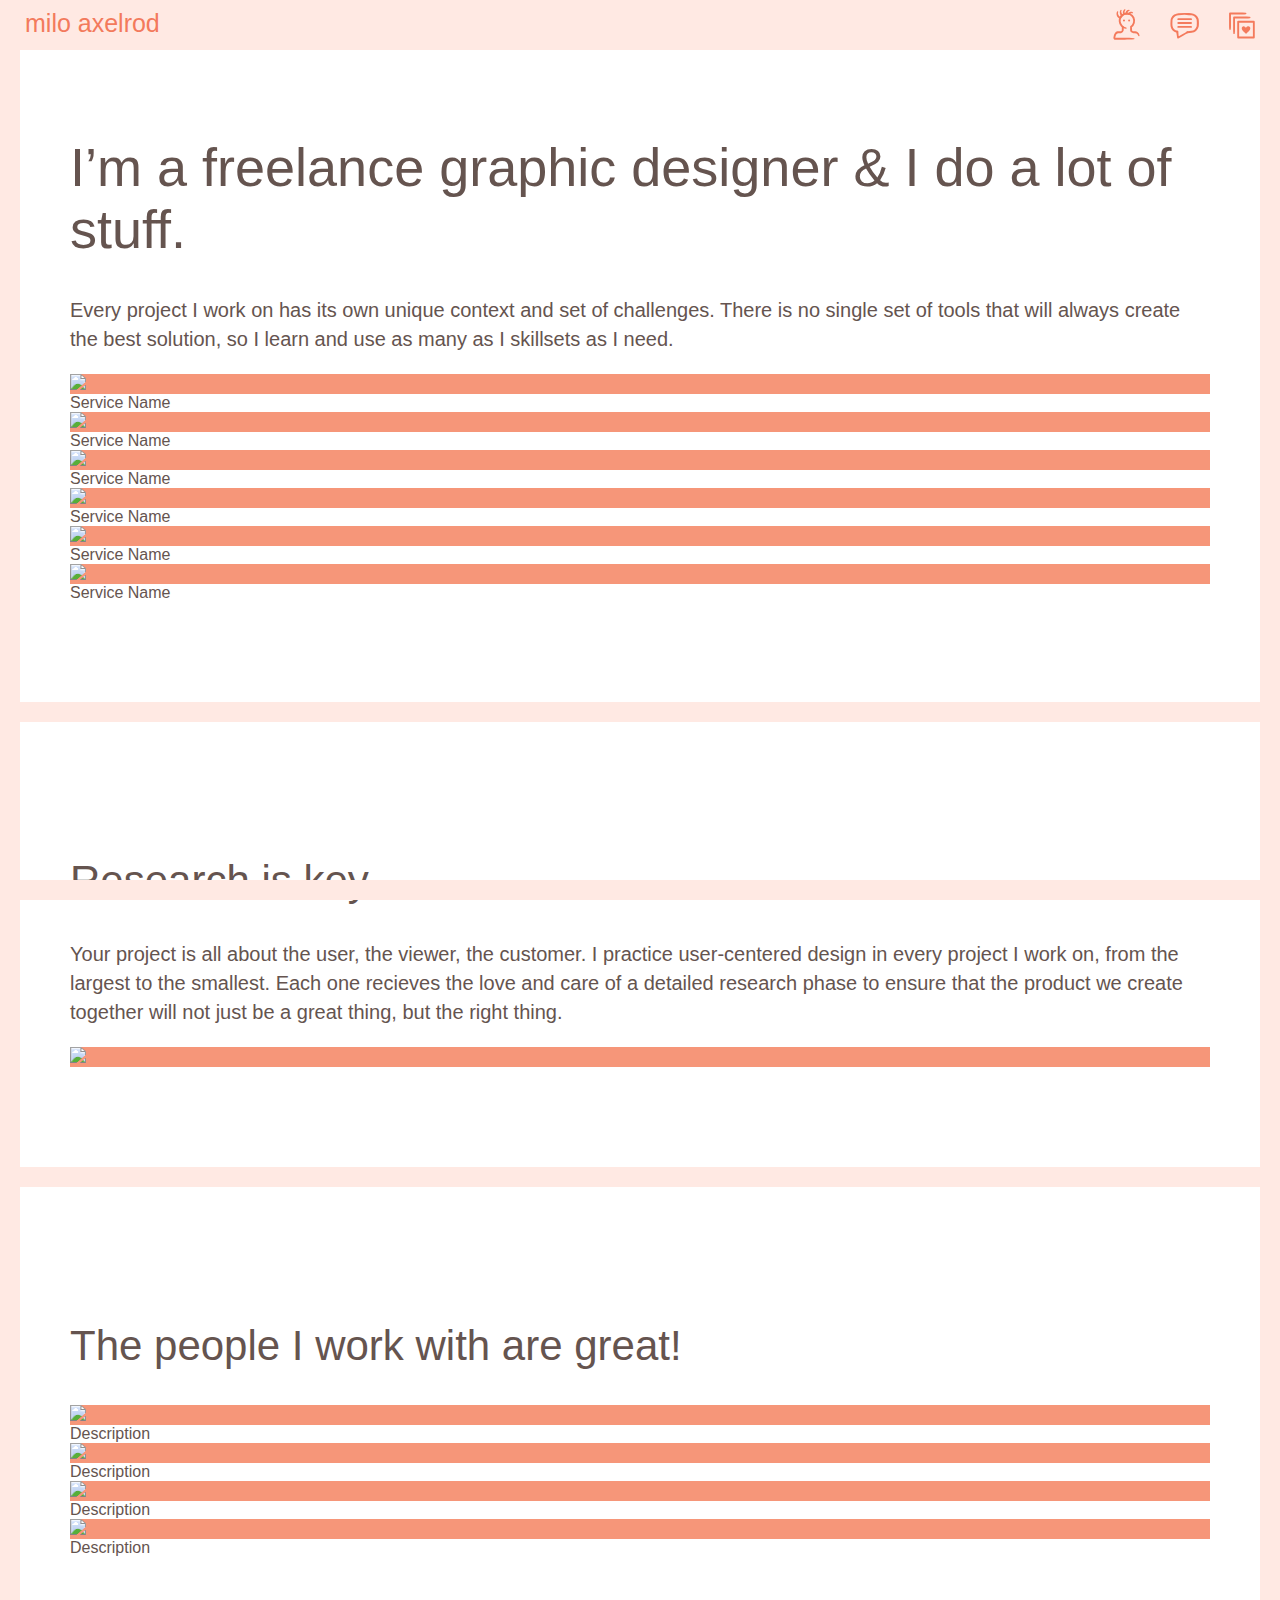
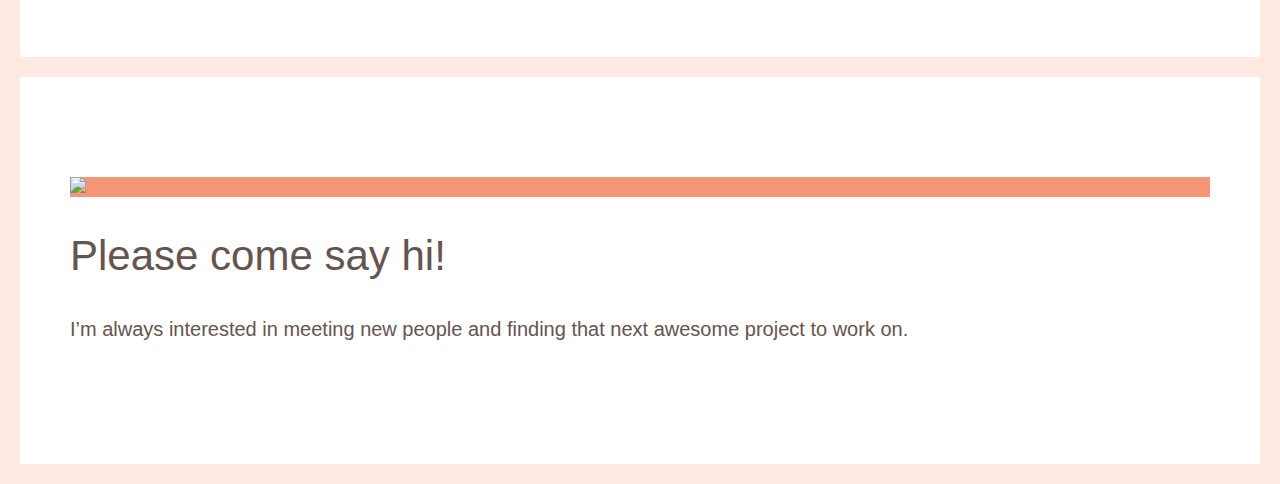
==== index.html @ f8822c4f "Updating with existing stuff" ====
<!DOCTYPE html>
<html>
  <head>
    <meta charset="UTF-8"> 

    <meta name="viewport" content="width=device-width, initial-scale=1">
    <title>milo axelrod</title>
    <link rel='stylesheet' href='//fonts.googleapis.com/css?family=font1|font2|etc' type='text/css'>
    <link rel="stylesheet" href="css/style.css" type="text/css">
    <link rel="icon" href="favicon.ico" type="image/x-icon" />
    
    <script src="https://ajax.googleapis.com/ajax/libs/jquery/3.1.1/jquery.min.js"></script>
      
    <script src="https://use.typekit.net/fle5loy.js"></script>
    <script>try{Typekit.load({ async: true });}catch(e){}</script>

</head>
<body>
  
  <div class="nav">
    <div class="name">milo axelrod</div>
   
    <div class="icons">
      <a href="#" class="nav-icon"><img src="/img/projects.svg" /></a>
      <a href="#" class="nav-icon"><img src="/img/blog.svg" /></a>
      <a href="#" class="nav-icon"><img src="/img/profile.svg" /></a>
    </div>
    
    <div class="sidebar"></div>
  </div>
  <div class="bottom-line"></div>
  
  <div class="page">
  <div class="section">
    <h1>
      I’m a freelance graphic designer &amp; I do a lot of stuff.
    </h1>
    <p>
      Every project I work on has its own unique context and set of challenges. There is no single set of tools that will always create the best solution, so I learn and use as many as I skillsets as I need.
    </p>
    <div class="services">
      <div class="service">
        <div class="image"><img src="#" /></div>
        <div class="service-name">
          Service Name
        </div>
      </div>
      <div class="service">
        <div class="image"><img src="#" /></div>
        <div class="service-name">
          Service Name
        </div>
      </div>
      <div class="service">
        <div class="image"><img src="#" /></div>
        <div class="service-name">
          Service Name
        </div>
      </div>
      <div class="service">
        <div class="image"><img src="#" /></div>
        <div class="service-name">
          Service Name
        </div>
      </div>
      <div class="service">
        <div class="image"><img src="#" /></div>
        <div class="service-name">
          Service Name
        </div>
      </div>
      <div class="service">
        <div class="image"><img src="#" /></div>
        <div class="service-name">
          Service Name
        </div>
      </div>
    </div>
  </div>
  
  <div class="section">
    <div class="section-content">
      <h2>Research is key.</h2>
      <p>Your project is all about the user, the viewer, the customer. I practice user-centered design in every project I work on, from the largest to the smallest. Each one recieves the love and care of a detailed research phase to ensure that the product we create together will not just be a great thing, but the right thing.</p>
    </div>
    <div class="image"><img src="#" /></div>
  </div>
  
  <div class="section">
    <h2>
      The people I work with are great!
    </h2>
    <div class="clients">
      <div class="client">
        <div class="image"><img src="#" /></div>
        <div class="descript">
          Description
        </div>
      </div>
      
      <div class="client">
        <div class="image"><img src="#" /></div>
        <div class="descript">
          Description
        </div>
      </div>
      
      <div class="client">
        <div class="image"><img src="#" /></div>
        <div class="descript">
          Description
        </div>
      </div>
      
      <div class="client">
        <div class="image"><img src="#" /></div>
        <div class="descript">
          Description
        </div>
      </div>
    </div>
  </div>
  
  <div class="section last">
    <div class="image"><img src="#" /></div>
      <div class="section-content">
        <h2>
          Please come say hi!
        </h2>
        <p>
          I’m always interested in meeting new people and finding that next awesome project to work on. 
        </p>
    </div>
  </div>
  </div>
  
</body>
</html>
---- css/style.css ----
body {
  width: 100%;
  margin: 0;
  font-family: "museo-sans-rounded", Verdana, Geneva, sans-serif;
  color: #65544F; }

.nav {
  width: 100%;
  height: 50px;
  background-color: #FFE9E3;
  color: #F37A5C;
  padding: 0 0px;
  z-index: 3;
  position: fixed;
  top: 0; }
  .nav .name {
    font-size: 25px;
    margin: 9px 0 0 25px;
    float: left; }
  .nav .icons {
    margin: 9px 25px 0 0; }
    .nav .icons a {
      margin-left: 30px;
      height: 31px;
      float: right; }
      .nav .icons a img {
        height: 31px;
        display: block; }

.bottom-line {
  background-color: #FFE9E3;
  height: 20px;
  width: 100%;
  z-index: 3;
  bottom: 0;
  position: fixed; }

.page {
  border: 20px solid #FFE9E3;
  border-top: 0 solid;
  margin: 0;
  width: auto; }
  .page .section {
    border-bottom: 20px solid #FFE9E3;
    padding: 100px 50px; }
    .page .section .image {
      background-color: #F69679; }
  .page .last {
    border-bottom: 0 solid; }

h1 {
  font-weight: 300;
  font-size: 54px; }

h2 {
  font-weight: 300;
  font-size: 42px; }

p {
  font-weight: 500;
  font-size: 20px;
  line-height: 29px; }

/*# sourceMappingURL=style.css.map */
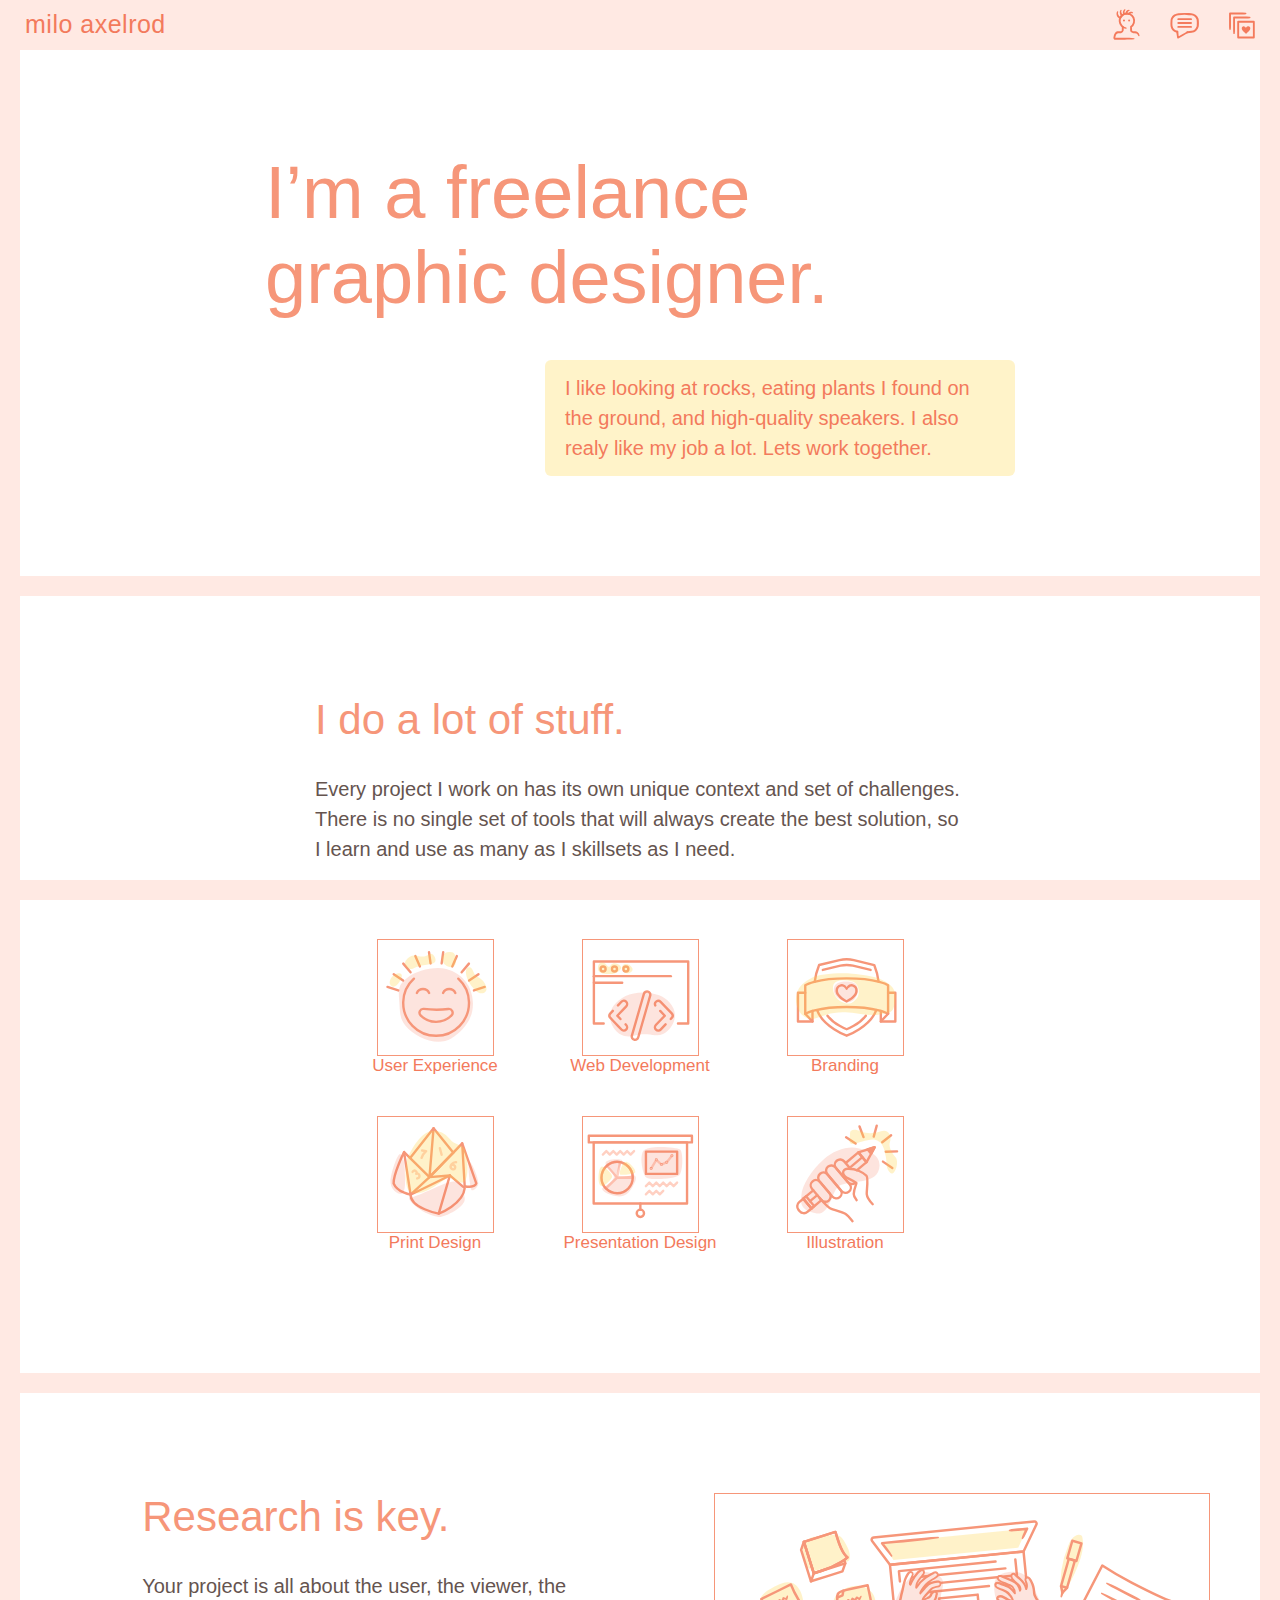
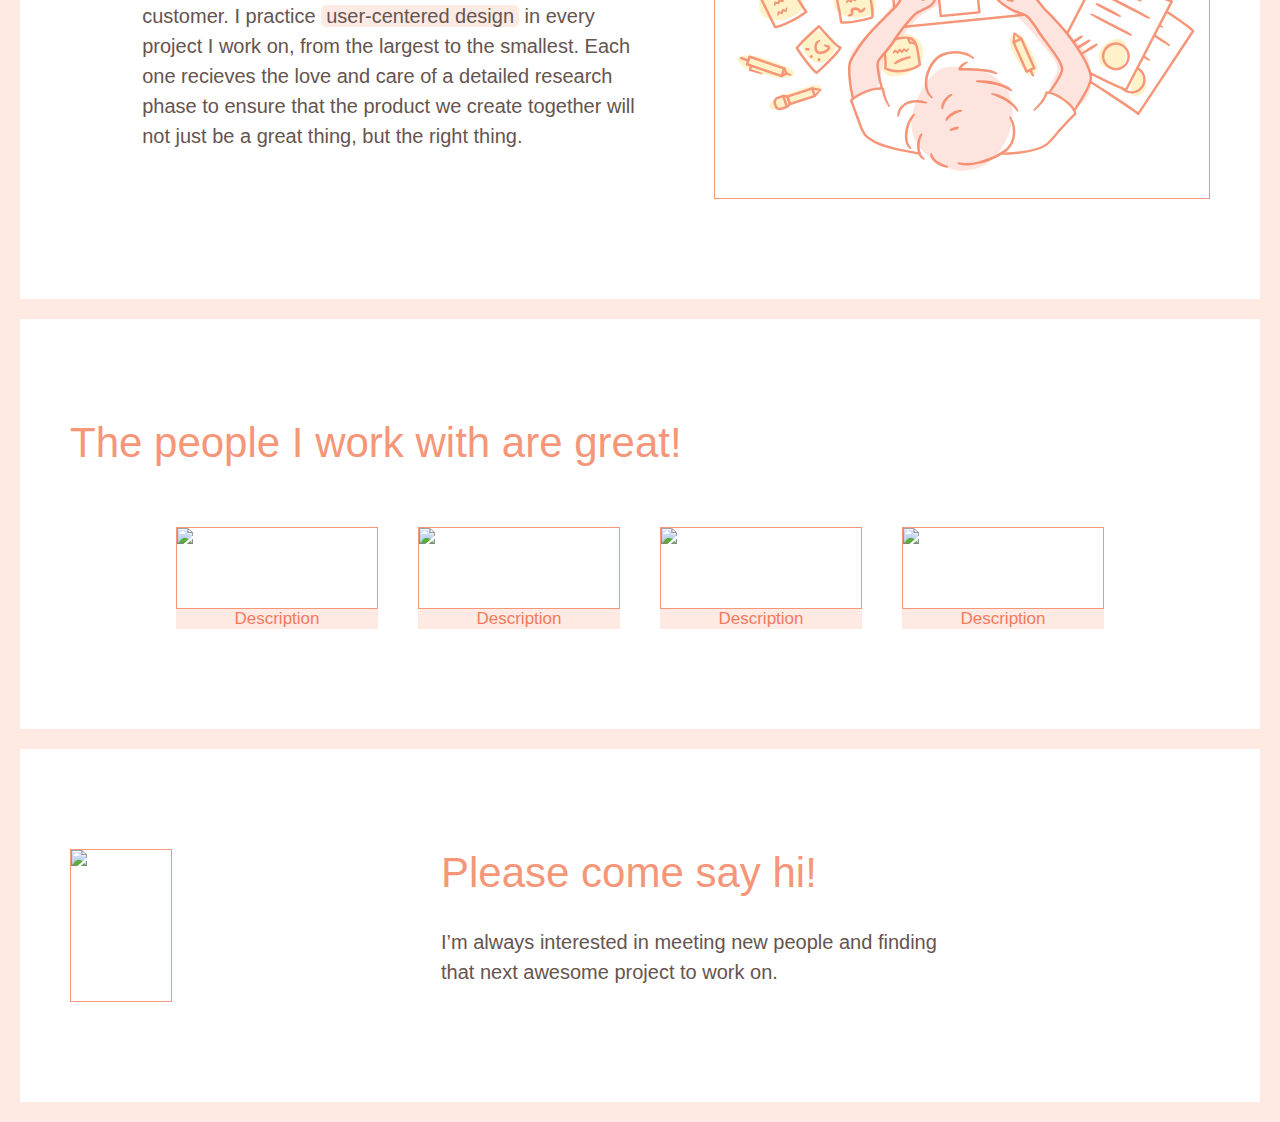
==== commit cf43f8c2: "Goodbye floats!" ====
--- a/index.html
+++ b/index.html
@@ -1,15 +1,14 @@
 <!DOCTYPE html>
 <html>
   <head>
-    <meta charset="UTF-8"> 
+    <meta charset="UTF-8">  
 
     <meta name="viewport" content="width=device-width, initial-scale=1">
     <title>milo axelrod</title>
-    <link rel='stylesheet' href='//fonts.googleapis.com/css?family=font1|font2|etc' type='text/css'>
     <link rel="stylesheet" href="css/style.css" type="text/css">
-    <link rel="icon" href="favicon.ico" type="image/x-icon" />
-    
+    <link rel="icon" href="favicon.ico" type="image/x-icon" />    
     <script src="https://ajax.googleapis.com/ajax/libs/jquery/3.1.1/jquery.min.js"></script>
+    <script src="js/sidebar.js"></script>
       
     <script src="https://use.typekit.net/fle5loy.js"></script>
     <script>try{Typekit.load({ async: true });}catch(e){}</script>
@@ -17,113 +16,208 @@
 </head>
 <body>
   
-  <div class="nav">
-    <div class="name">milo axelrod</div>
+  <nav>
+  <div class="navbar">
+    <div class="name">
+      <a href="#" ><div clas="milo">milo axelrod</div></a>
+    </div>
    
     <div class="icons">
-      <a href="#" class="nav-icon"><img src="/img/projects.svg" /></a>
-      <a href="#" class="nav-icon"><img src="/img/blog.svg" /></a>
-      <a href="#" class="nav-icon"><img src="/img/profile.svg" /></a>
-    </div>
-    
-    <div class="sidebar"></div>
-  </div>
+      <a href="#" class="nav-icon">
+        <img src="/img/icons/profile.svg" />
+        <div class="overlay">
+          <div class="label">profile</div>
+        </div>
+      </a>
+      <a href="#" class="nav-icon">
+        <img src="/img/icons/blog.svg" />
+        <div class="overlay">
+          <div class="label">blog</div>
+        </div>
+      </a>
+      <a href="#" class="nav-icon sidebar-toggle-open" >
+        <img src="/img/icons/projects.svg" />
+        <div class="overlay">
+          <div class="label">projects</div>
+        </div>
+      </a>
+    </div>
+  </div>
+    
+    <div class="sidebar navbar" >
+      
+    <div class="sidebar-topbit">  
+    <div class="name mobile">
+      <a href="#" ><div clas="milo">milo axelrod</div></a>
+    </div>
+      <div class="icons">
+        <a href="#" class="nav-icon sidebar-toggle-close">
+          <img src="/img/icons/close.svg" />
+          <div class="overlay">
+            <div class="label">close</div>
+          </div>
+        </a>
+      </div>
+      </div>
+      
+      <div class="mobile-nav mobile">
+        <div class="mobile-link mobile">
+        <a href="#">
+          <div class="mobile-nav-icon"><img src="/img/icons/profile.svg" /></div>
+          <h2>Profile</h2></a></div>
+      </div>
+      
+    <div class="sidebar-body">
+      <h2>Projects</h2>
+      <div class="project-link">
+        <div class="project-image">
+          <img src="#" />
+        </div>
+        <div class="project-info">
+        <div class="title">Catskills Conf
+ </div>
+        <div class="type">Branding & Website Design</div>
+          </div>
+      </div>
+      
+      <div class="project-link">
+        <div class="project-image">
+          <img src="#" />
+        </div>
+        <div class="project-info">
+        <div class="title">Midi Jardin
+</div>
+        <div class="type">Restaurant Brand</div>
+        </div>
+      </div>
+      
+      <div class="project-link">
+        <div class="project-image">
+          <img src="#" />
+        </div>
+        <div class="project-info">
+        <div class="title">Muuba
+</div>
+        <div class="type">Mobile App Design</div>
+        </div>
+      </div>
+    </div>
+      
+    </div>
+    
+  </nav>
   <div class="bottom-line"></div>
   
   <div class="page">
+  <div class="section first">
+    <div class="intro">
+      <h1>
+        I’m a freelance graphic designer.
+      </h1>
+      <p>
+        I like looking at rocks, eating plants I found on the ground, and high-quality speakers. I also realy like my job a lot. Lets work together.
+      </p>
+    </div>
+  </div>
+    
+    <div class="section">
+    <div class="flexmom">
+    <div class="copy-1">
+      <h2>I do a lot of stuff.</h2>
+      <p>Every project I work on has its own unique context and set of challenges. There is no single set of tools that will always create the best solution, so I learn and use as many as I skillsets as I need.</p>
+    </div>
+    
+      <div class="services flexmom">
+      <div class="service flexbaby">
+        <div class="image"><img src="img/illus/d_ux.svg" /></div>
+        <div class="service-name">
+          User Experience
+        </div>
+      </div>
+      <div class="service flexbaby">
+        <div class="image"><img src="img/illus/d_web.svg" /></div>
+        <div class="service-name">
+          Web Development
+        </div>
+      </div>
+      <div class="service flexbaby">
+        <div class="image"><img src="img/illus/d_brand.svg" /></div>
+        <div class="service-name">
+          Branding
+        </div>
+      </div>
+      <div class="service flexbaby">
+        <div class="image"><img src="img/illus/d_print.svg" /></div>
+        <div class="service-name">
+          Print Design
+        </div>
+      </div>
+      <div class="service flexbaby">
+        <div class="image"><img src="img/illus/d_pres.svg" /></div>
+        <div class="service-name">
+          Presentation Design
+        </div>
+      </div>
+      <div class="service flexbaby">
+        <div class="image"><img src="img/illus/d_illus.svg" /></div>
+        <div class="service-name">
+          Illustration
+        </div>
+      </div>
+    </div>
+      
+    </div>
+  </div>
+  
   <div class="section">
-    <h1>
-      I’m a freelance graphic designer &amp; I do a lot of stuff.
-    </h1>
-    <p>
-      Every project I work on has its own unique context and set of challenges. There is no single set of tools that will always create the best solution, so I learn and use as many as I skillsets as I need.
-    </p>
-    <div class="services">
-      <div class="service">
-        <div class="image"><img src="#" /></div>
-        <div class="service-name">
-          Service Name
-        </div>
-      </div>
-      <div class="service">
-        <div class="image"><img src="#" /></div>
-        <div class="service-name">
-          Service Name
-        </div>
-      </div>
-      <div class="service">
-        <div class="image"><img src="#" /></div>
-        <div class="service-name">
-          Service Name
-        </div>
-      </div>
-      <div class="service">
-        <div class="image"><img src="#" /></div>
-        <div class="service-name">
-          Service Name
-        </div>
-      </div>
-      <div class="service">
-        <div class="image"><img src="#" /></div>
-        <div class="service-name">
-          Service Name
-        </div>
-      </div>
-      <div class="service">
-        <div class="image"><img src="#" /></div>
-        <div class="service-name">
-          Service Name
-        </div>
-      </div>
-    </div>
-  </div>
-  
-  <div class="section">
-    <div class="section-content">
+    <div class="flexmom">
+    <div class="copy-2">
       <h2>Research is key.</h2>
-      <p>Your project is all about the user, the viewer, the customer. I practice user-centered design in every project I work on, from the largest to the smallest. Each one recieves the love and care of a detailed research phase to ensure that the product we create together will not just be a great thing, but the right thing.</p>
-    </div>
-    <div class="image"><img src="#" /></div>
+      <p>Your project is all about the user, the viewer, the customer. I practice <a href="#">user-centered design</a> in every project I work on, from the largest to the smallest. Each one recieves the love and care of a detailed research phase to ensure that the product we create together will not just be a great thing, but the right thing.</p>
+    </div>
+    <div class="image "><img src="img/illus/research.svg" /></div>
+    </div>
   </div>
   
   <div class="section">
     <h2>
       The people I work with are great!
     </h2>
-    <div class="clients">
-      <div class="client">
-        <div class="image"><img src="#" /></div>
-        <div class="descript">
-          Description
-        </div>
-      </div>
-      
-      <div class="client">
-        <div class="image"><img src="#" /></div>
-        <div class="descript">
-          Description
-        </div>
-      </div>
-      
-      <div class="client">
-        <div class="image"><img src="#" /></div>
-        <div class="descript">
-          Description
-        </div>
-      </div>
-      
-      <div class="client">
-        <div class="image"><img src="#" /></div>
-        <div class="descript">
-          Description
+    <div class="clients flexmom">
+      <div class="client">
+        <div class="image"><img src="#" /></div>
+        <div class="overlay">
+          <div clas="label">Description</div>
+        </div>
+      </div>
+      
+      <div class="client">
+        <div class="image"><img src="#" /></div>
+        <div class="overlay">
+          <div clas="label">Description</div>
+        </div>
+      </div>
+      
+      <div class="client">
+        <div class="image"><img src="#" /></div>
+        <div class="overlay">
+          <div clas="label">Description</div>
+        </div>
+      </div>
+      
+      <div class="client">
+        <div class="image"><img src="#" /></div>
+        <div class="overlay">
+          <div clas="label">Description</div>
         </div>
       </div>
     </div>
   </div>
   
   <div class="section last">
+    <div class="flexmom">
     <div class="image"><img src="#" /></div>
-      <div class="section-content">
+      <div class="copy-2">
         <h2>
           Please come say hi!
         </h2>
@@ -133,6 +227,7 @@
     </div>
   </div>
   </div>
+  </div>
   
 </body>
 </html>--- a/css/style.css
+++ b/css/style.css
@@ -1,40 +1,284 @@
+/*/ / / / / / / / / / / / / / / / / / /
+/ / / / / / / / / / / / / / / / / / / /
+/ / / m i l o's C l u b h o u s e / / /
+/ / / / / / / / / / / / / / / / / / / /
+/ / / / / / / / / / / / / / / / / / /*/
+/*/ / / / / / / / / / / / / / / / / / /
+/ / / / / / / / / / / / / / / / / / / /
+/ / / / / / / G E N E R A L / / / / / /
+/ / / / / / / / / / / / / / / / / / / /
+/ / / / / / / / / / / / / / / / / / /*/
 body {
   width: 100%;
   margin: 0;
   font-family: "museo-sans-rounded", Verdana, Geneva, sans-serif;
-  color: #65544F; }
-
-.nav {
+  color: #65544F;
+  overflow: auto; }
+
+.flexmom {
+  display: flex;
+  justify-content: center;
+  flex-wrap: wrap; }
+
+.flexbaby {
+  flex-grow: 0; }
+
+h1 {
+  font-weight: 500;
+  color: #F69679;
+  font-size: 42px;
+  margin: 0 0 60px 0; }
+
+h2 {
+  font-weight: 500;
+  color: #F69679;
+  font-size: 38px;
+  margin: 0 0 30px 0; }
+
+p {
+  font-weight: 300;
+  font-size: 20px;
+  line-height: 30px;
+  margin: 0 0 15px 0; }
+  p a {
+    background-color: rgba(246, 150, 121, 0.2);
+    color: #65544F;
+    text-decoration: none;
+    padding: 0 5px;
+    border-radius: 5px;
+    transition: .4s ease; }
+  p a:hover {
+    color: #F37A5C;
+    transition: .4s ease; }
+  p a:active {
+    transition: .4s ease;
+    color: #FFD64B; }
+
+::-moz-selection {
+  background: rgba(255, 214, 75, 0.3);
+  color: #F37A5C; }
+
+::selection {
+  background: rgba(255, 214, 75, 0.3);
+  color: #F37A5C; }
+
+.last {
+  border-bottom: 0 solid !important; }
+
+.first {
+  padding: 120px 20px 100px !important; }
+
+/*/ / / / / / / / / / / / / / / / / / /
+/ / / / / / / / / / / / / / / / / / / /
+/ / / / / / / / / / / / / / / / / / /*/
+@media only screen and (min-width: 450px) {
+  h1 {
+    font-size: 56px;
+    margin: 0 0 40px 0; }
+
+  .mobile {
+    display: none; } }
+@media only screen and (min-width: 768px) {
+  h1 {
+    font-size: 74px;
+    margin: 0 0 40px 0; }
+
+  h2 {
+    font-size: 42px;
+    margin: 0 0 30px 0; }
+
+  .first {
+    padding: 150px 50px 100px !important; } }
+@media only screen and (max-width: 360px) {
+  h1 {
+    font-size: 32px;
+    line-height: 40px;
+    margin: 0 0 40px 0; }
+
+  h2 {
+    font-size: 30px;
+    margin: 0 0 15px 0; }
+
+  p {
+    font-weight: 300;
+    font-size: 17px;
+    line-height: 26px;
+    margin: 0 0 5px 0; } }
+/*/ / / / / / / / / / / / / / / / / / /
+/ / / / / / / / / / / / / / / / / / / /
+/ / / / / N A V I G A T I O N / / / / /
+/ / / / / / / / / / / / / / / / / / / /
+/ / / / / / / / / / / / / / / / / / /*/
+nav {
   width: 100%;
   height: 50px;
   background-color: #FFE9E3;
-  color: #F37A5C;
   padding: 0 0px;
-  z-index: 3;
+  z-index: 4;
   position: fixed;
   top: 0; }
-  .nav .name {
-    font-size: 25px;
-    margin: 9px 0 0 25px;
-    float: left; }
-  .nav .icons {
-    margin: 9px 25px 0 0; }
-    .nav .icons a {
-      margin-left: 30px;
-      height: 31px;
-      float: right; }
-      .nav .icons a img {
+  nav .navbar {
+    display: flex;
+    justify-content: space-between;
+    flex-wrap: wrap; }
+    nav .navbar .name {
+      margin: 10px 0 0 25px;
+      font-size: 25px;
+      font-weight: 500;
+      letter-spacing: .5px; }
+      nav .navbar .name a {
+        text-decoration: none;
+        color: #F37A5C;
+        transition: .4s ease; }
+      nav .navbar .name a:hover {
+        text-decoration: none;
+        color: #F69679 !important;
+        transition: .4s ease; }
+      nav .navbar .name a:active {
+        text-decoration: none;
+        color: #FFD64B !important;
+        transition: .4s ease; }
+      nav .navbar .name a:visited {
+        text-decoration: none;
+        color: #F37A5C; }
+    nav .navbar .icons {
+      display: flex;
+      flex-wrap: wrap;
+      justify-content: flex-end;
+      margin: 9px 25px 0 0; }
+      nav .navbar .icons a {
+        margin-left: 30px;
         height: 31px;
-        display: block; }
+        color: #F37A5C;
+        position: relative; }
+        nav .navbar .icons a img {
+          height: 31px;
+          display: block; }
+        nav .navbar .icons a .overlay {
+          position: absolute;
+          top: 0;
+          bottom: 0;
+          left: 0;
+          right: 0;
+          height: 100%;
+          width: 100%;
+          opacity: 0;
+          transition: .4s ease;
+          background-color: #FFE9E3; }
+          nav .navbar .icons a .overlay .label {
+            font-size: 13px;
+            font-weight: 700;
+            letter-spacing: .5px;
+            position: absolute;
+            top: 50%;
+            left: 50%;
+            transform: translate(-50%, -50%);
+            -ms-transform: translate(-50%, -50%); }
+        nav .navbar .icons a:hover .overlay {
+          opacity: 1; }
+      nav .navbar .icons a:hover {
+        color: #F37A5C; }
+      nav .navbar .icons a:visited {
+        color: #F37A5C; }
+      nav .navbar .icons a:active {
+        color: #FFD64B; }
+  nav .sidebar {
+    background: #FFE9E3;
+    border-left: 20px solid #FFE9E3;
+    padding-right: 20px;
+    height: 100vh;
+    overflow-y: scroll;
+    position: fixed;
+    top: 0;
+    right: calc(-100vw - 20px);
+    width: calc(100vw - 40px);
+    z-index: 3;
+    -webkit-transition: right 0.6s ease-out;
+    -moz-transition: right 0.6s ease-out;
+    transition: right 0.4s ease-out;
+    display: block; }
+    nav .sidebar .sidebar-topbit {
+      display: flex;
+      flex-wrap: wrap;
+      justify-content: space-between; }
+      nav .sidebar .sidebar-topbit .name {
+        margin: 10px 0 0 0px; }
+      nav .sidebar .sidebar-topbit .icons {
+        margin: 9px 5px 0 0; }
+    nav .sidebar .mobile-nav .mobile-link .mobile-nav-icon {
+      height: 31px; }
+      nav .sidebar .mobile-nav .mobile-link .mobile-nav-icon img {
+        height: 31px; }
+    nav .sidebar .mobile-nav .mobile-link h2 {
+      font-size: 24px; }
+    nav .sidebar .sidebar-body h2 {
+      margin: 50px 0 30px 0;
+      color: #F37A5C; }
+    nav .sidebar .sidebar-body .project-link {
+      display: flex;
+      flex-wrap: wrap;
+      justify-content: flex-start;
+      margin: 0 0 20px 0;
+      height: 100px; }
+      nav .sidebar .sidebar-body .project-link .project-image {
+        height: 100px;
+        width: 100px;
+        background-color: white;
+        margin-right: 20px; }
+        nav .sidebar .sidebar-body .project-link .project-image img {
+          height: 100px;
+          width: 100px; }
+      nav .sidebar .sidebar-body .project-link .title {
+        font-weight: 500;
+        font-size: 22px;
+        line-height: 24px;
+        color: #65544F;
+        padding: 28px 0 4px 0; }
+      nav .sidebar .sidebar-body .project-link .type {
+        color: #65544F;
+        font-size: 14px;
+        font-weight: 500;
+        padding: 0px 0 0 0;
+        letter-spacing: 0.3px; }
+
+.sidebar-open .sidebar {
+  right: 0;
+  position: fixed; }
 
 .bottom-line {
   background-color: #FFE9E3;
   height: 20px;
   width: 100%;
-  z-index: 3;
+  z-index: 4;
   bottom: 0;
   position: fixed; }
 
+/*/ / / / / / / / / / / / / / / / / / /
+/ / / / / / / / / / / / / / / / / / / /
+/ / / / / / / / / / / / / / / / / / /*/
+@media only screen and (min-width: 450px) {
+  nav .sidebar {
+    right: -320px;
+    width: 300px; }
+
+  .sidebar-topbit .icons .sidebar-toggle-close {
+    margin-left: 268px; } }
+@media only screen and (max-width: 370px) {
+  nav .navbar .name {
+    margin: 11px 0 0 25px;
+    font-size: 23px;
+    font-weight: 500;
+    letter-spacing: .5px; }
+  nav .navbar .icons a {
+    margin-left: 17px;
+    height: 31px;
+    color: #F37A5C;
+    position: relative; } }
+/*/ / / / / / / / / / / / / / / / / / /
+/ / / / / / / / / / / / / / / / / / / /
+/ / / / / / H O M E P A G E / / / / / /
+/ / / / / / / / / / / / / / / / / / / /
+/ / / / / / / / / / / / / / / / / / /*/
 .page {
   border: 20px solid #FFE9E3;
   border-top: 0 solid;
@@ -42,23 +286,110 @@
   width: auto; }
   .page .section {
     border-bottom: 20px solid #FFE9E3;
-    padding: 100px 50px; }
+    padding: 80px 20px;
+    margin: 0 auto; }
+    .page .section .intro {
+      max-width: 750px;
+      margin: 0 auto; }
+      .page .section .intro h1 {
+        max-width: 650px; }
+      .page .section .intro p {
+        max-width: 430px;
+        margin: 0 0 0 auto;
+        padding: 13px 20px;
+        border-radius: 6px;
+        background-color: rgba(255, 214, 75, 0.3);
+        font-weight: 500;
+        color: #F37A5C; }
+    .page .section .copy-1 {
+      max-width: 650px;
+      margin: 0 auto; }
+    .page .section .copy-2 {
+      max-width: 500px;
+      margin: 0 auto; }
     .page .section .image {
-      background-color: #F69679; }
-  .page .last {
-    border-bottom: 0 solid; }
-
-h1 {
-  font-weight: 300;
-  font-size: 54px; }
-
-h2 {
-  font-weight: 300;
-  font-size: 42px; }
-
-p {
-  font-weight: 500;
-  font-size: 20px;
-  line-height: 29px; }
-
-/*# sourceMappingURL=style.css.map */
+      border: 1px solid #F69679; }
+      .page .section .image img {
+        height: 240px;
+        min-width: 100px;
+        margin: 0 auto; }
+    .page .section .services {
+      margin: 40px auto 0;
+      max-width: 800px; }
+      .page .section .services .service {
+        width: 155px;
+        margin: 20px 10px; }
+        .page .section .services .service .image {
+          height: 115px;
+          width: 115px;
+          margin: 0 auto; }
+          .page .section .services .service .image img {
+            height: 115px;
+            width: 115px; }
+        .page .section .services .service .service-name {
+          font-size: 17px;
+          font-weight: 300;
+          color: #F37A5C;
+          text-align: center; }
+    .page .section .clients {
+      margin: 60px 0 0 0; }
+      .page .section .clients .client {
+        margin: 0 20px; }
+        .page .section .clients .client .image {
+          height: 80px;
+          width: 200px; }
+        .page .section .clients .client .overlay {
+          opacity: 1;
+          transition: .4s ease;
+          background-color: #FFE9E3;
+          font-size: 17px;
+          color: #F37A5C;
+          text-align: center; }
+          .page .section .clients .client .overlay .label {
+            margin-top: -70px;
+            top: 50%;
+            left: 50%;
+            transform: translate(-50%, -50%);
+            -ms-transform: translate(-50%, -50%); }
+        .page .section .clients .client:hover .overlay {
+          opacity: 1; }
+        .page .section .clients .client .descript {
+          font-size: 17px;
+          color: #F37A5C;
+          text-align: center; }
+
+/*/ / / / / / / / / / / / / / / / / / /
+/ / / / / / / / / / / / / / / / / / / /
+/ / / / / / / / / / / / / / / / / / /*/
+@media only screen and (min-width: 450px) {
+  .page {
+    border: 20px solid #FFE9E3;
+    border-top: 0 solid;
+    margin: 0;
+    width: auto; }
+    .page .section {
+      border-bottom: 20px solid #FFE9E3;
+      padding: 100px 50px;
+      margin: 0 auto; }
+      .page .section .image {
+        border: 1px solid #F69679; }
+        .page .section .image img {
+          height: 300px;
+          min-width: 100px;
+          margin: 0 auto; }
+      .page .section .services {
+        margin: 40px auto 0;
+        max-width: 800px; }
+        .page .section .services .service {
+          width: 155px;
+          margin: 20px 25px; } }
+@media only screen and (max-width: 400px) {
+  .page .section {
+    padding: 50px 20px; }
+    .page .section .image img {
+      height: 190px;
+      min-width: 100px;
+      margin: 0 auto; }
+    .page .section .services {
+      margin: 60px auto 0;
+      max-width: 800px; } }
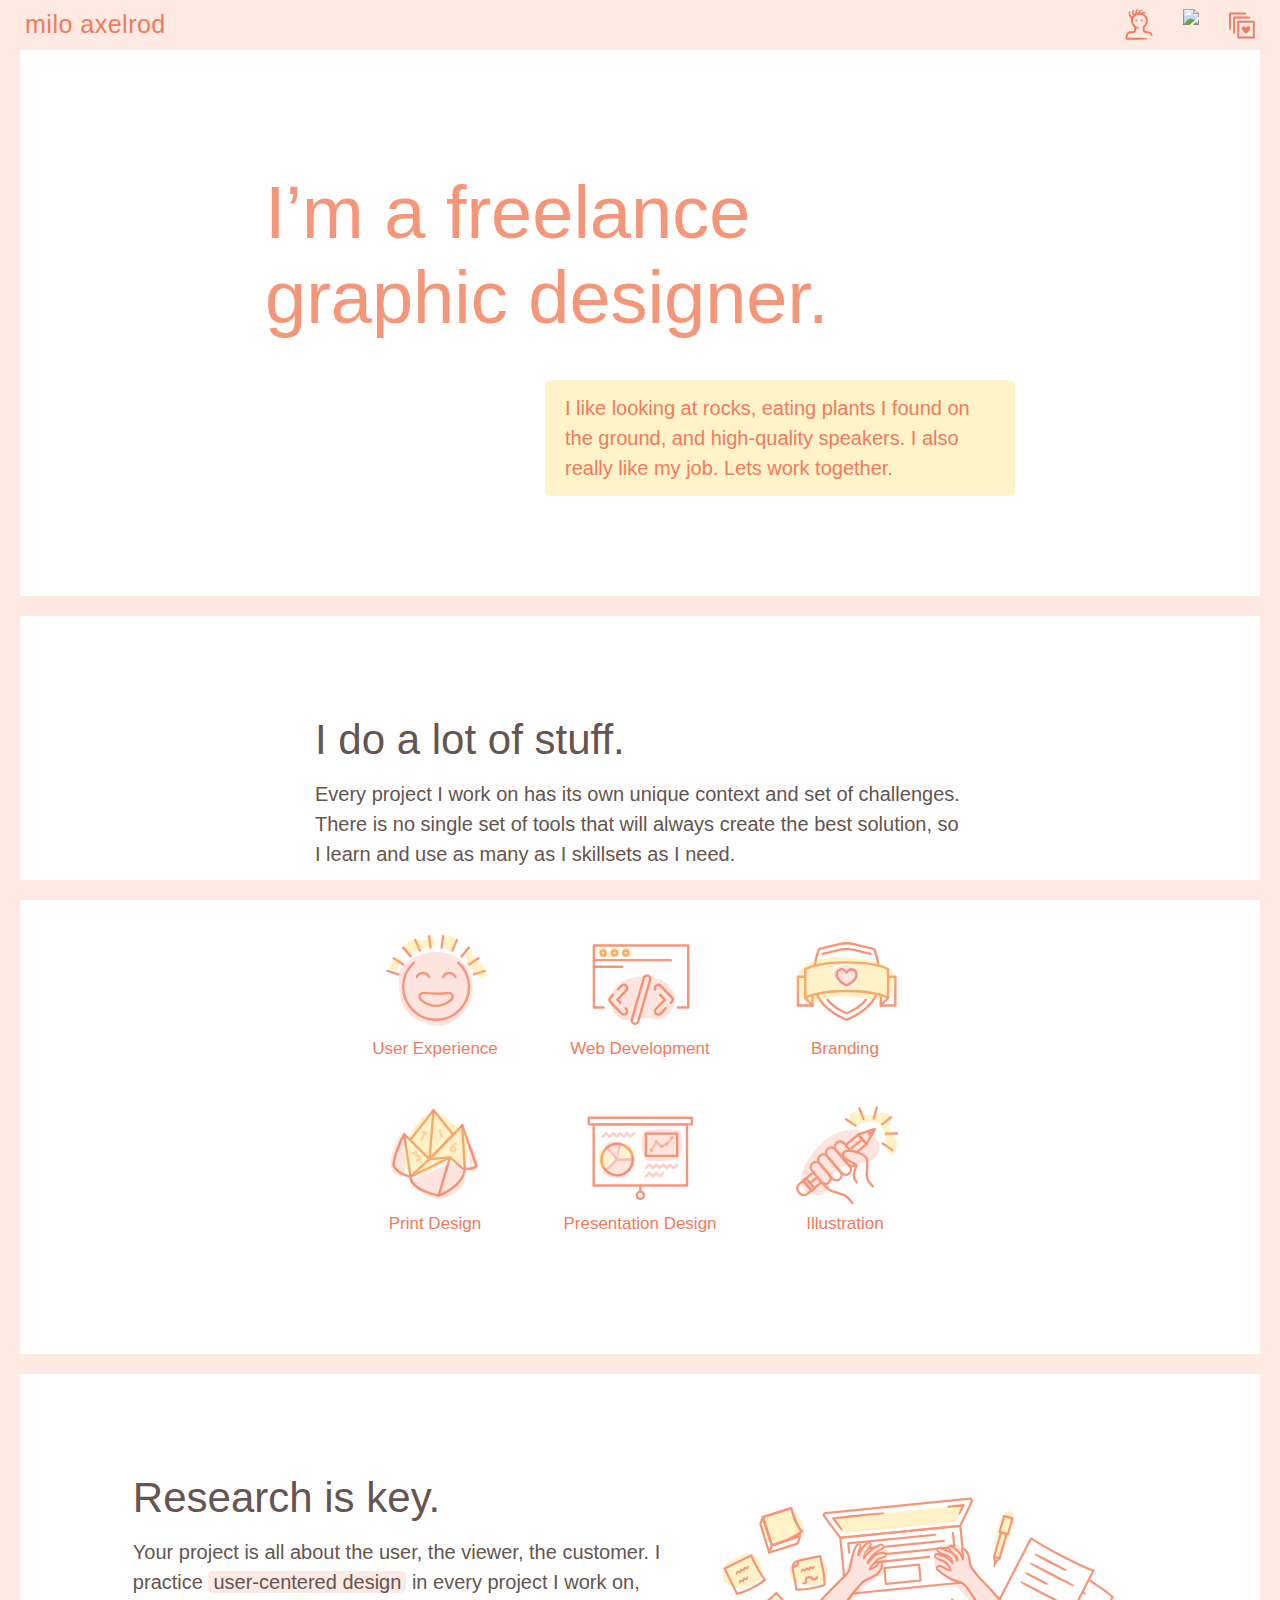
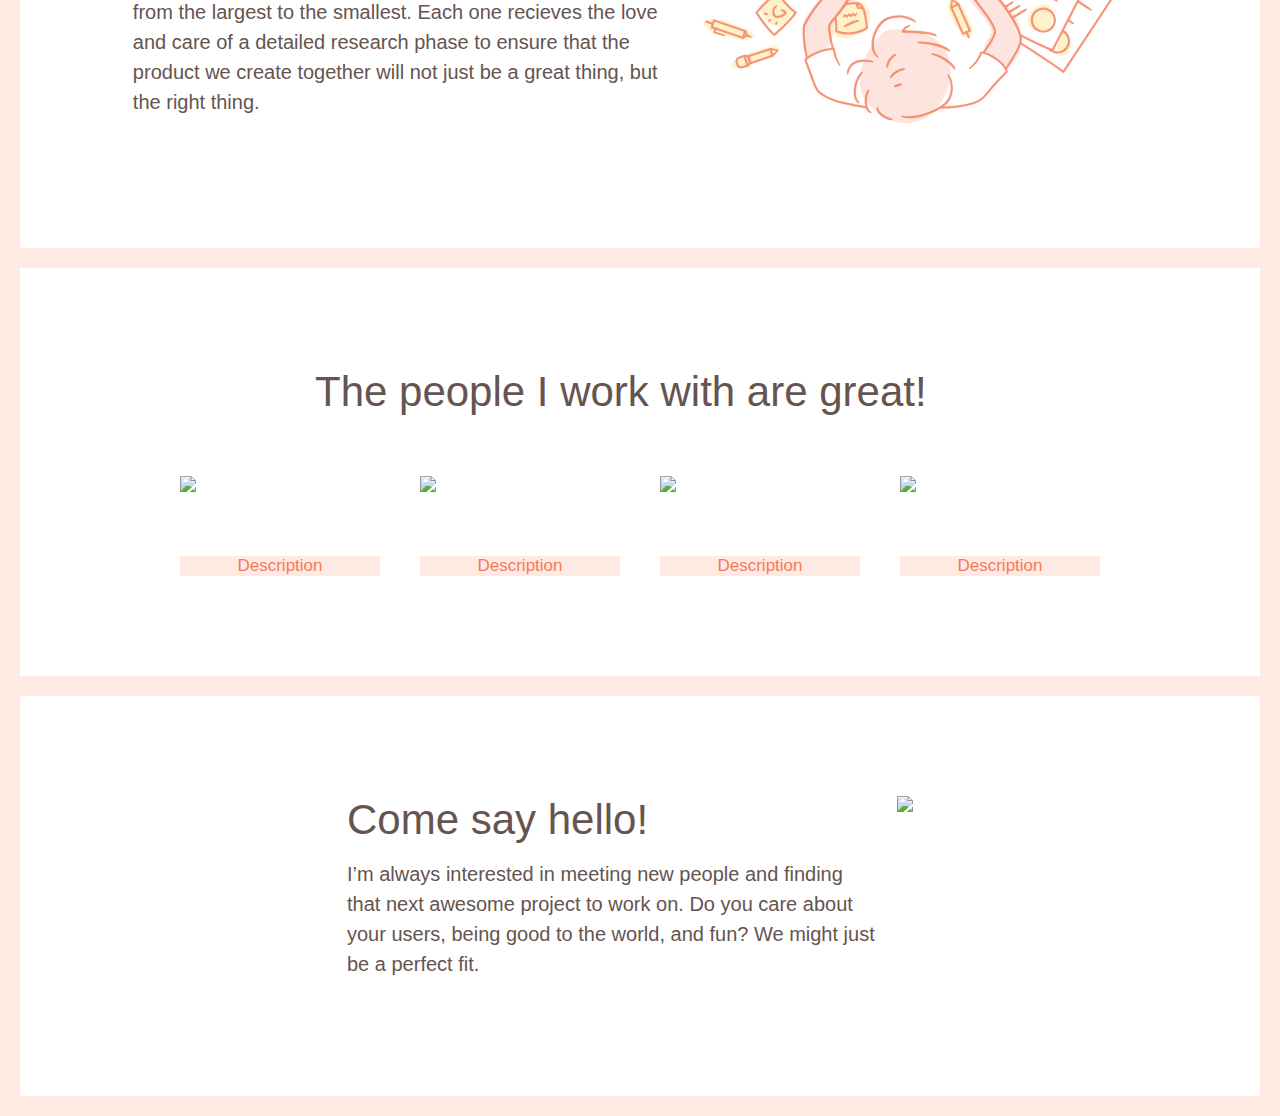
==== commit 41b921a5: "prof page done" ====
--- a/index.html
+++ b/index.html
@@ -16,29 +16,35 @@
 </head>
 <body>
   
-  <nav>
+ <nav>
   <div class="navbar">
     <div class="name">
-      <a href="#" ><div clas="milo">milo axelrod</div></a>
+      <a href="index.html" ><div clas="milo">milo axelrod</div></a>
     </div>
    
     <div class="icons">
-      <a href="#" class="nav-icon">
-        <img src="/img/icons/profile.svg" />
+      <a href="profile.html" class="nav-icon not-mobile">
+        <img src="img/icons/profile.svg" />
         <div class="overlay">
           <div class="label">profile</div>
         </div>
       </a>
-      <a href="#" class="nav-icon">
-        <img src="/img/icons/blog.svg" />
-        <div class="overlay">
-          <div class="label">blog</div>
-        </div>
-      </a>
-      <a href="#" class="nav-icon sidebar-toggle-open" >
-        <img src="/img/icons/projects.svg" />
+      <a href="#" class="nav-icon not-mobile">
+        <img src="img/icons/contact.svg" />
+        <div class="overlay">
+          <div class="label">contact</div>
+        </div>
+      </a>
+      <a href="#" class="nav-icon sidebar-toggle-open not-mobile" >
+        <img src="img/icons/projects.svg" />
         <div class="overlay">
           <div class="label">projects</div>
+        </div>
+      </a>
+      <a href="#" class="nav-icon sidebar-toggle-open mobile" >
+        <img src="img/icons/hamburger.svg" />
+        <div class="overlay">
+          <div class="label">menu</div>
         </div>
       </a>
     </div>
@@ -52,7 +58,7 @@
     </div>
       <div class="icons">
         <a href="#" class="nav-icon sidebar-toggle-close">
-          <img src="/img/icons/close.svg" />
+          <img src="img/icons/close.svg" />
           <div class="overlay">
             <div class="label">close</div>
           </div>
@@ -61,14 +67,24 @@
       </div>
       
       <div class="mobile-nav mobile">
+        <a href="profile.html" class="mobile-link mobile">
+          <div class="mobile-nav-icon"><img src="img/icons/profile.svg" /></div>
+          <h3>profile</h3>
+          <div class="mobile-nav-icon arrow"><img src="img/icons/arrow-r.svg" /></div>
+        </a>
+        <a href="#" class="mobile-link mobile">
+          <div class="mobile-nav-icon"><img src="img/icons/contact.svg" /></div>
+          <h3>contact</h3>
+          <div class="mobile-nav-icon arrow"><img src="img/icons/arrow-r.svg" /></div>
+        </a>
         <div class="mobile-link mobile">
-        <a href="#">
-          <div class="mobile-nav-icon"><img src="/img/icons/profile.svg" /></div>
-          <h2>Profile</h2></a></div>
-      </div>
-      
+          <div class="mobile-nav-icon"><img src="img/icons/projects.svg" /></div>
+          <h3>projects</h3>
+        </div>
+      </div>
+      
+    <h3 class="not-mobile">Projects</h3>
     <div class="sidebar-body">
-      <h2>Projects</h2>
       <div class="project-link">
         <div class="project-image">
           <img src="#" />
@@ -102,9 +118,24 @@
         </div>
       </div>
     </div>
-      
-    </div>
-    
+    
+    <div class="sidebar-footer">
+      <div class="links">
+        <a href="https://twitter.com/MelanieAxelrod" class="link" target="_blank">
+          <div class="icon"><img src="img/icons/twitter-dark.svg" /></div>
+        </a>
+        <a href="https://www.behance.net/MelanieAxelrod" class="link" target="_blank">
+          <div class="icon"><img src="img/icons/behance-dark.svg" /></div>
+        </a>
+        <a href="https://www.linkedin.com/in/melanieaxelrod/" class="link" target="_blank">
+          <div class="icon"><img src="img/icons/linkedin-dark.svg" /></div>
+        </a>
+        <a href="mailto:milo@axelrod.design" class="link" target="_blank">
+          <div class="icon"><img src="img/icons/email-dark.svg" /></div>
+        </a>
+      </div>
+    </div>
+    </div>
   </nav>
   <div class="bottom-line"></div>
   
@@ -115,7 +146,7 @@
         I’m a freelance graphic designer.
       </h1>
       <p>
-        I like looking at rocks, eating plants I found on the ground, and high-quality speakers. I also realy like my job a lot. Lets work together.
+        I like looking at rocks, eating plants I found on the ground, and high-quality speakers. I also really like my job. Lets work together.
       </p>
     </div>
   </div>
@@ -170,7 +201,7 @@
   </div>
   
   <div class="section">
-    <div class="flexmom">
+    <div class="research flexmom">
     <div class="copy-2">
       <h2>Research is key.</h2>
       <p>Your project is all about the user, the viewer, the customer. I practice <a href="#">user-centered design</a> in every project I work on, from the largest to the smallest. Each one recieves the love and care of a detailed research phase to ensure that the product we create together will not just be a great thing, but the right thing.</p>
@@ -180,9 +211,11 @@
   </div>
   
   <div class="section">
-    <h2>
-      The people I work with are great!
-    </h2>
+    <div class="copy-1">
+      <h2>
+        The people I work with are great!
+      </h2>
+    </div>
     <div class="clients flexmom">
       <div class="client">
         <div class="image"><img src="#" /></div>
@@ -215,16 +248,16 @@
   </div>
   
   <div class="section last">
-    <div class="flexmom">
-    <div class="image"><img src="#" /></div>
+    <div class="contact">
       <div class="copy-2">
         <h2>
-          Please come say hi!
+          Come say hello!
         </h2>
         <p>
-          I’m always interested in meeting new people and finding that next awesome project to work on. 
+          I’m always interested in meeting new people and finding that next awesome project to work on. Do you care about your users, being good to the world, and fun? We might just be a perfect fit.
         </p>
     </div>
+    <div class="image"><img src="img/illus/envelope.svg" /></div>
   </div>
   </div>
   </div>
--- a/css/style.css
+++ b/css/style.css
@@ -1,6 +1,6 @@
 /*/ / / / / / / / / / / / / / / / / / /
 / / / / / / / / / / / / / / / / / / / /
-/ / / m i l o's C l u b h o u s e / / /
+/ / / M i l o's C l u b h o u s e / / /
 / / / / / / / / / / / / / / / / / / / /
 / / / / / / / / / / / / / / / / / / /*/
 /*/ / / / / / / / / / / / / / / / / / /
@@ -27,13 +27,13 @@
   font-weight: 500;
   color: #F69679;
   font-size: 42px;
-  margin: 0 0 60px 0; }
+  margin: 0 0 40px 0; }
 
 h2 {
-  font-weight: 500;
-  color: #F69679;
+  font-weight: 300;
+  color: #65544F;
   font-size: 38px;
-  margin: 0 0 30px 0; }
+  margin: 0 0 15px 0; }
 
 p {
   font-weight: 300;
@@ -68,39 +68,45 @@
 .first {
   padding: 120px 20px 100px !important; }
 
+.not-mobile {
+  display: none; }
+
+.hide {
+  display: none; }
+
 /*/ / / / / / / / / / / / / / / / / / /
 / / / / / / / / / / / / / / / / / / / /
 / / / / / / / / / / / / / / / / / / /*/
 @media only screen and (min-width: 450px) {
   h1 {
-    font-size: 56px;
-    margin: 0 0 40px 0; }
+    font-size: 56px; }
+
+  h2 {
+    font-size: 42px; }
 
   .mobile {
-    display: none; } }
+    display: none; }
+
+  .not-mobile {
+    display: inherit; } }
 @media only screen and (min-width: 768px) {
   h1 {
-    font-size: 74px;
-    margin: 0 0 40px 0; }
+    font-size: 74px; }
 
   h2 {
-    font-size: 42px;
-    margin: 0 0 30px 0; }
+    font-size: 42px; }
 
   .first {
     padding: 150px 50px 100px !important; } }
 @media only screen and (max-width: 360px) {
   h1 {
     font-size: 32px;
-    line-height: 40px;
-    margin: 0 0 40px 0; }
+    line-height: 40px; }
 
   h2 {
-    font-size: 30px;
-    margin: 0 0 15px 0; }
+    font-size: 30px; }
 
   p {
-    font-weight: 300;
     font-size: 17px;
     line-height: 26px;
     margin: 0 0 5px 0; } }
@@ -197,6 +203,14 @@
     -moz-transition: right 0.6s ease-out;
     transition: right 0.4s ease-out;
     display: block; }
+    nav .sidebar a {
+      text-decoration: none; }
+    nav .sidebar a:active {
+      text-decoration: none; }
+    nav .sidebar a:hover {
+      text-decoration: none; }
+    nav .sidebar a:visited {
+      text-decoration: none; }
     nav .sidebar .sidebar-topbit {
       display: flex;
       flex-wrap: wrap;
@@ -205,41 +219,91 @@
         margin: 10px 0 0 0px; }
       nav .sidebar .sidebar-topbit .icons {
         margin: 9px 5px 0 0; }
-    nav .sidebar .mobile-nav .mobile-link .mobile-nav-icon {
-      height: 31px; }
-      nav .sidebar .mobile-nav .mobile-link .mobile-nav-icon img {
-        height: 31px; }
-    nav .sidebar .mobile-nav .mobile-link h2 {
-      font-size: 24px; }
-    nav .sidebar .sidebar-body h2 {
-      margin: 50px 0 30px 0;
-      color: #F37A5C; }
-    nav .sidebar .sidebar-body .project-link {
+    nav .sidebar .mobile-nav {
+      margin: 10px 0 0 0; }
+      nav .sidebar .mobile-nav .mobile-link {
+        display: flex;
+        flex-wrap: wrap;
+        justify-content: flex-start;
+        border-top: 2px solid rgba(246, 150, 121, 0.2);
+        padding: 10px 0; }
+        nav .sidebar .mobile-nav .mobile-link .mobile-nav-icon {
+          height: 31px;
+          margin: 0 15px 0 0; }
+          nav .sidebar .mobile-nav .mobile-link .mobile-nav-icon img {
+            height: 31px; }
+      nav .sidebar .mobile-nav a {
+        transition: 0.3s; }
+      nav .sidebar .mobile-nav a:hover {
+        opacity: .6;
+        transition: 0.3s; }
+      nav .sidebar .mobile-nav a:active {
+        background-color: rgba(246, 150, 121, 0.2);
+        transition: 0.3s; }
+    nav .sidebar h3 {
+      margin: 0 15px 0 0;
+      color: #F37A5C;
+      font-size: 25px;
+      font-weight: 500; }
+    nav .sidebar .sidebar-body {
+      margin: 10px 0 0 0; }
+      nav .sidebar .sidebar-body .project-link {
+        display: flex;
+        flex-wrap: wrap;
+        justify-content: flex-start;
+        margin: 0 0 20px 0;
+        height: 100px; }
+        nav .sidebar .sidebar-body .project-link .project-image {
+          height: 100px;
+          width: 100px;
+          background-color: white;
+          margin-right: 20px; }
+          nav .sidebar .sidebar-body .project-link .project-image img {
+            height: 100px;
+            width: 100px; }
+        nav .sidebar .sidebar-body .project-link .title {
+          font-weight: 500;
+          font-size: 22px;
+          line-height: 24px;
+          color: #65544F;
+          padding: 28px 0 4px 0; }
+        nav .sidebar .sidebar-body .project-link .type {
+          color: #65544F;
+          font-size: 14px;
+          font-weight: 500;
+          padding: 0;
+          letter-spacing: 0.3px; }
+    nav .sidebar .sidebar-footer {
+      position: absolute;
+      bottom: 15px;
       display: flex;
       flex-wrap: wrap;
-      justify-content: flex-start;
-      margin: 0 0 20px 0;
-      height: 100px; }
-      nav .sidebar .sidebar-body .project-link .project-image {
-        height: 100px;
-        width: 100px;
-        background-color: white;
-        margin-right: 20px; }
-        nav .sidebar .sidebar-body .project-link .project-image img {
-          height: 100px;
-          width: 100px; }
-      nav .sidebar .sidebar-body .project-link .title {
-        font-weight: 500;
-        font-size: 22px;
-        line-height: 24px;
-        color: #65544F;
-        padding: 28px 0 4px 0; }
-      nav .sidebar .sidebar-body .project-link .type {
-        color: #65544F;
-        font-size: 14px;
-        font-weight: 500;
-        padding: 0px 0 0 0;
-        letter-spacing: 0.3px; }
+      justify-content: flex-end; }
+      nav .sidebar .sidebar-footer .links {
+        display: flex;
+        flex-wrap: wrap;
+        justify-content: flex-end;
+        height: 31px;
+        margin-top: 0;
+        border-radius: 3px;
+        padding: 4px 0; }
+        nav .sidebar .sidebar-footer .links .link {
+          margin-right: 17px;
+          padding: 0 4px;
+          border-radius: 5px; }
+          nav .sidebar .sidebar-footer .links .link .icon {
+            height: 31px; }
+            nav .sidebar .sidebar-footer .links .link .icon img {
+              height: 100%; }
+        nav .sidebar .sidebar-footer .links a {
+          transition: 0.3s; }
+        nav .sidebar .sidebar-footer .links a:hover {
+          opacity: .6;
+          transition: 0.3s; }
+        nav .sidebar .sidebar-footer .links a:active {
+          opacity: 1;
+          background-color: rgba(246, 150, 121, 0.2);
+          transition: 0.3s; }
 
 .sidebar-open .sidebar {
   right: 0;
@@ -260,20 +324,16 @@
   nav .sidebar {
     right: -320px;
     width: 300px; }
+    nav .sidebar h3 {
+      font-size: 38px;
+      font-weight: 300;
+      color: #65544F; }
 
   .sidebar-topbit .icons .sidebar-toggle-close {
     margin-left: 268px; } }
 @media only screen and (max-width: 370px) {
-  nav .navbar .name {
-    margin: 11px 0 0 25px;
-    font-size: 23px;
-    font-weight: 500;
-    letter-spacing: .5px; }
   nav .navbar .icons a {
-    margin-left: 17px;
-    height: 31px;
-    color: #F37A5C;
-    position: relative; } }
+    margin-left: 17px; } }
 /*/ / / / / / / / / / / / / / / / / / /
 / / / / / / / / / / / / / / / / / / / /
 / / / / / / H O M E P A G E / / / / / /
@@ -281,12 +341,12 @@
 / / / / / / / / / / / / / / / / / / /*/
 .page {
   border: 20px solid #FFE9E3;
-  border-top: 0 solid;
   margin: 0;
-  width: auto; }
+  width: auto;
+  overflow: hidden; }
   .page .section {
     border-bottom: 20px solid #FFE9E3;
-    padding: 80px 20px;
+    padding: 60px 20px;
     margin: 0 auto; }
     .page .section .intro {
       max-width: 750px;
@@ -299,33 +359,26 @@
         padding: 13px 20px;
         border-radius: 6px;
         background-color: rgba(255, 214, 75, 0.3);
-        font-weight: 500;
+        font-weight: 300;
         color: #F37A5C; }
     .page .section .copy-1 {
       max-width: 650px;
       margin: 0 auto; }
     .page .section .copy-2 {
-      max-width: 500px;
-      margin: 0 auto; }
-    .page .section .image {
-      border: 1px solid #F69679; }
-      .page .section .image img {
-        height: 240px;
-        min-width: 100px;
-        margin: 0 auto; }
+      max-width: 500px; }
     .page .section .services {
-      margin: 40px auto 0;
+      margin: 20px auto 0;
       max-width: 800px; }
       .page .section .services .service {
         width: 155px;
-        margin: 20px 10px; }
+        margin: 20px 7px; }
         .page .section .services .service .image {
-          height: 115px;
-          width: 115px;
+          height: 100px;
+          width: 100px;
           margin: 0 auto; }
           .page .section .services .service .image img {
-            height: 115px;
-            width: 115px; }
+            height: 100px;
+            width: 100px; }
         .page .section .services .service .service-name {
           font-size: 17px;
           font-weight: 300;
@@ -357,39 +410,222 @@
           font-size: 17px;
           color: #F37A5C;
           text-align: center; }
+    .page .section .contact {
+      display: flex;
+      flex-wrap: wrap;
+      justify-content: center; }
+      .page .section .contact .image {
+        height: 160px;
+        max-width: 350px;
+        margin: 0 20px 20px; }
+        .page .section .contact .image img {
+          height: 160px;
+          max-width: 350px; }
+    .page .section .research .image img {
+      height: 240px;
+      margin: 0 auto; }
 
 /*/ / / / / / / / / / / / / / / / / / /
 / / / / / / / / / / / / / / / / / / / /
 / / / / / / / / / / / / / / / / / / /*/
 @media only screen and (min-width: 450px) {
-  .page {
-    border: 20px solid #FFE9E3;
-    border-top: 0 solid;
-    margin: 0;
-    width: auto; }
-    .page .section {
-      border-bottom: 20px solid #FFE9E3;
-      padding: 100px 50px;
-      margin: 0 auto; }
-      .page .section .image {
-        border: 1px solid #F69679; }
-        .page .section .image img {
-          height: 300px;
-          min-width: 100px;
-          margin: 0 auto; }
-      .page .section .services {
-        margin: 40px auto 0;
-        max-width: 800px; }
-        .page .section .services .service {
-          width: 155px;
-          margin: 20px 25px; } }
+  .page .section {
+    padding: 100px 20px; }
+    .page .section .services .service {
+      margin: 20px 15px; }
+      .page .section .services .service .image {
+        height: 115px;
+        width: 115px; }
+        .page .section .services .service .image img {
+          height: 115px;
+          width: 115px; }
+    .page .section .contact .image {
+      height: 180px; }
+      .page .section .contact .image img {
+        height: 180px; }
+    .page .section .research .image img {
+      height: 270px; } }
+@media only screen and (min-width: 768px) {
+  .page .section {
+    padding: 100px 50px; }
+    .page .section .copy-2 {
+      max-width: 530px; }
+    .page .section .services .service {
+      margin: 20px 25px; }
+      .page .section .services .service .image {
+        height: 115px;
+        width: 115px; }
+        .page .section .services .service .image img {
+          height: 115px;
+          width: 115px; }
+    .page .section .contact .image {
+      height: 180px; }
+      .page .section .contact .image img {
+        height: 180px; }
+    .page .section .research .image {
+      margin: 0 20px; } }
 @media only screen and (max-width: 400px) {
   .page .section {
     padding: 50px 20px; }
-    .page .section .image img {
+    .page .section .research .image img {
       height: 190px;
-      min-width: 100px;
-      margin: 0 auto; }
-    .page .section .services {
-      margin: 60px auto 0;
-      max-width: 800px; } }
+      min-width: 100px; } }
+/*/ / / / / / / / / / / / / / / / / / /
+/ / / / / / / / / / / / / / / / / / / /
+/ / / / / / P R O F I L E / / / / / / /
+/ / / / / / / / / / / / / / / / / / / /
+/ / / / / / / / / / / / / / / / / / /*/
+.prof-header {
+  max-width: 600px;
+  margin: 0 auto 20px; }
+  .prof-header .name {
+    margin: 20px 0 0 0; }
+  .prof-header .links {
+    display: flex;
+    flex-wrap: wrap;
+    justify-content: flex-start;
+    height: 31px;
+    margin-top: 0px;
+    border-radius: 3px;
+    padding: 4px 14px;
+    background-color: #FFE9E3; }
+    .prof-header .links .link {
+      margin-right: 20px;
+      padding: 0 4px;
+      border-radius: 5px; }
+      .prof-header .links .link .icon {
+        height: 31px; }
+        .prof-header .links .link .icon img {
+          height: 100%; }
+    .prof-header .links a {
+      transition: 0.3s; }
+    .prof-header .links a:hover {
+      opacity: .6;
+      transition: 0.3s; }
+    .prof-header .links a:active {
+      opacity: 1;
+      background-color: rgba(246, 150, 121, 0.2);
+      transition: 0.3s; }
+
+.prof-body {
+  max-width: 600px;
+  margin: 0 auto;
+  display: flex;
+  flex-wrap: wrap;
+  justify-content: space-between; }
+  .prof-body .about {
+    display: flex;
+    flex-wrap: wrap;
+    justify-content: space-between;
+    order: -1;
+    margin: 0 auto 40px; }
+    .prof-body .about .bio {
+      max-width: 840px;
+      margin-right: 0; }
+      .prof-body .about .bio .cat-name {
+        font-weight: 700;
+        font-size: 18px;
+        padding-bottom: 3px;
+        border-bottom: 2px solid #F69679;
+        margin-bottom: 10px;
+        color: #F69679; }
+      .prof-body .about .bio .prof-pic {
+        width: 200px;
+        height: 200px;
+        float: none;
+        margin: 20px auto;
+        border-radius: 8px;
+        border: 2px solid #F69679; }
+        .prof-body .about .bio .prof-pic img {
+          width: 100%;
+          border-radius: 6px; }
+      .prof-body .about .bio .descript {
+        width: 100%; }
+  .prof-body .ec {
+    display: flex;
+    flex-wrap: wrap;
+    justify-content: center;
+    margin: 0 auto; }
+    .prof-body .ec .ec-cat {
+      max-width: 260px;
+      margin: 0 15px; }
+      .prof-body .ec .ec-cat .cat-name {
+        font-weight: 700;
+        font-size: 18px;
+        padding-bottom: 3px;
+        border-bottom: 2px solid #F69679;
+        margin-bottom: 10px;
+        color: #F69679; }
+      .prof-body .ec .ec-cat .ec-item {
+        display: flex;
+        flex-wrap: wrap;
+        justify-content: flex-start;
+        margin-bottom: 25px; }
+        .prof-body .ec .ec-cat .ec-item .label {
+          width: 50px;
+          font-size: 12px;
+          margin: 0 10px 6px 0;
+          font-weight: 300;
+          color: #b2a39e; }
+        .prof-body .ec .ec-cat .ec-item .ec-info {
+          width: 200px; }
+          .prof-body .ec .ec-cat .ec-item .ec-info .title {
+            font-size: 12.5px;
+            letter-spacing: 0.2px;
+            line-height: 15px;
+            margin-bottom: 4px;
+            font-weight: 300; }
+          .prof-body .ec .ec-cat .ec-item .ec-info .credit {
+            font-weight: 500;
+            font-size: 9px;
+            line-height: 12px;
+            text-transform: uppercase;
+            letter-spacing: 0.5px;
+            margin: 0; }
+            .prof-body .ec .ec-cat .ec-item .ec-info .credit a {
+              padding: 1px 4px; }
+
+/*/ / / / / / / / / / / / / / / / / / /
+/ / / / / / / / / / / / / / / / / / / /
+/ / / / / / / / / / / / / / / / / / /*/
+@media only screen and (min-width: 944px) {
+  .prof-header {
+    max-width: 840px;
+    margin: 0 auto 30px; }
+
+  .prof-body {
+    margin: 0 auto;
+    max-width: 840px; }
+    .prof-body .about {
+      margin: 0;
+      order: 0; }
+      .prof-body .about .bio {
+        max-width: 500px; }
+    .prof-body .ec {
+      display: block;
+      margin: 0; }
+      .prof-body .ec .ec-cat {
+        margin: 0; } }
+@media only screen and (min-width: 450px) {
+  .prof-header .name {
+    margin: 0; }
+
+  .prof-body .about .bio .prof-pic {
+    width: 200px;
+    height: 200px;
+    float: left;
+    margin: 10px 30px 10px 0;
+    border-radius: 8px;
+    border: 2px solid #F69679; }
+    .prof-body .about .bio .prof-pic img {
+      width: 100%;
+      border-radius: 6px; } }
+@media only screen and (max-width: 310px) {
+  .prof-header .links .link .icon {
+    height: 31px;
+    margin-right: 18px; } }
+/*/ / / / / / / / / / / / / / / / / / /
+/ / / / / / / / / / / / / / / / / / / /
+/ / / / / / P R O J E C T S / / / / / /
+/ / / / / / / / / / / / / / / / / / / /
+/ / / / / / / / / / / / / / / / / / /*/
